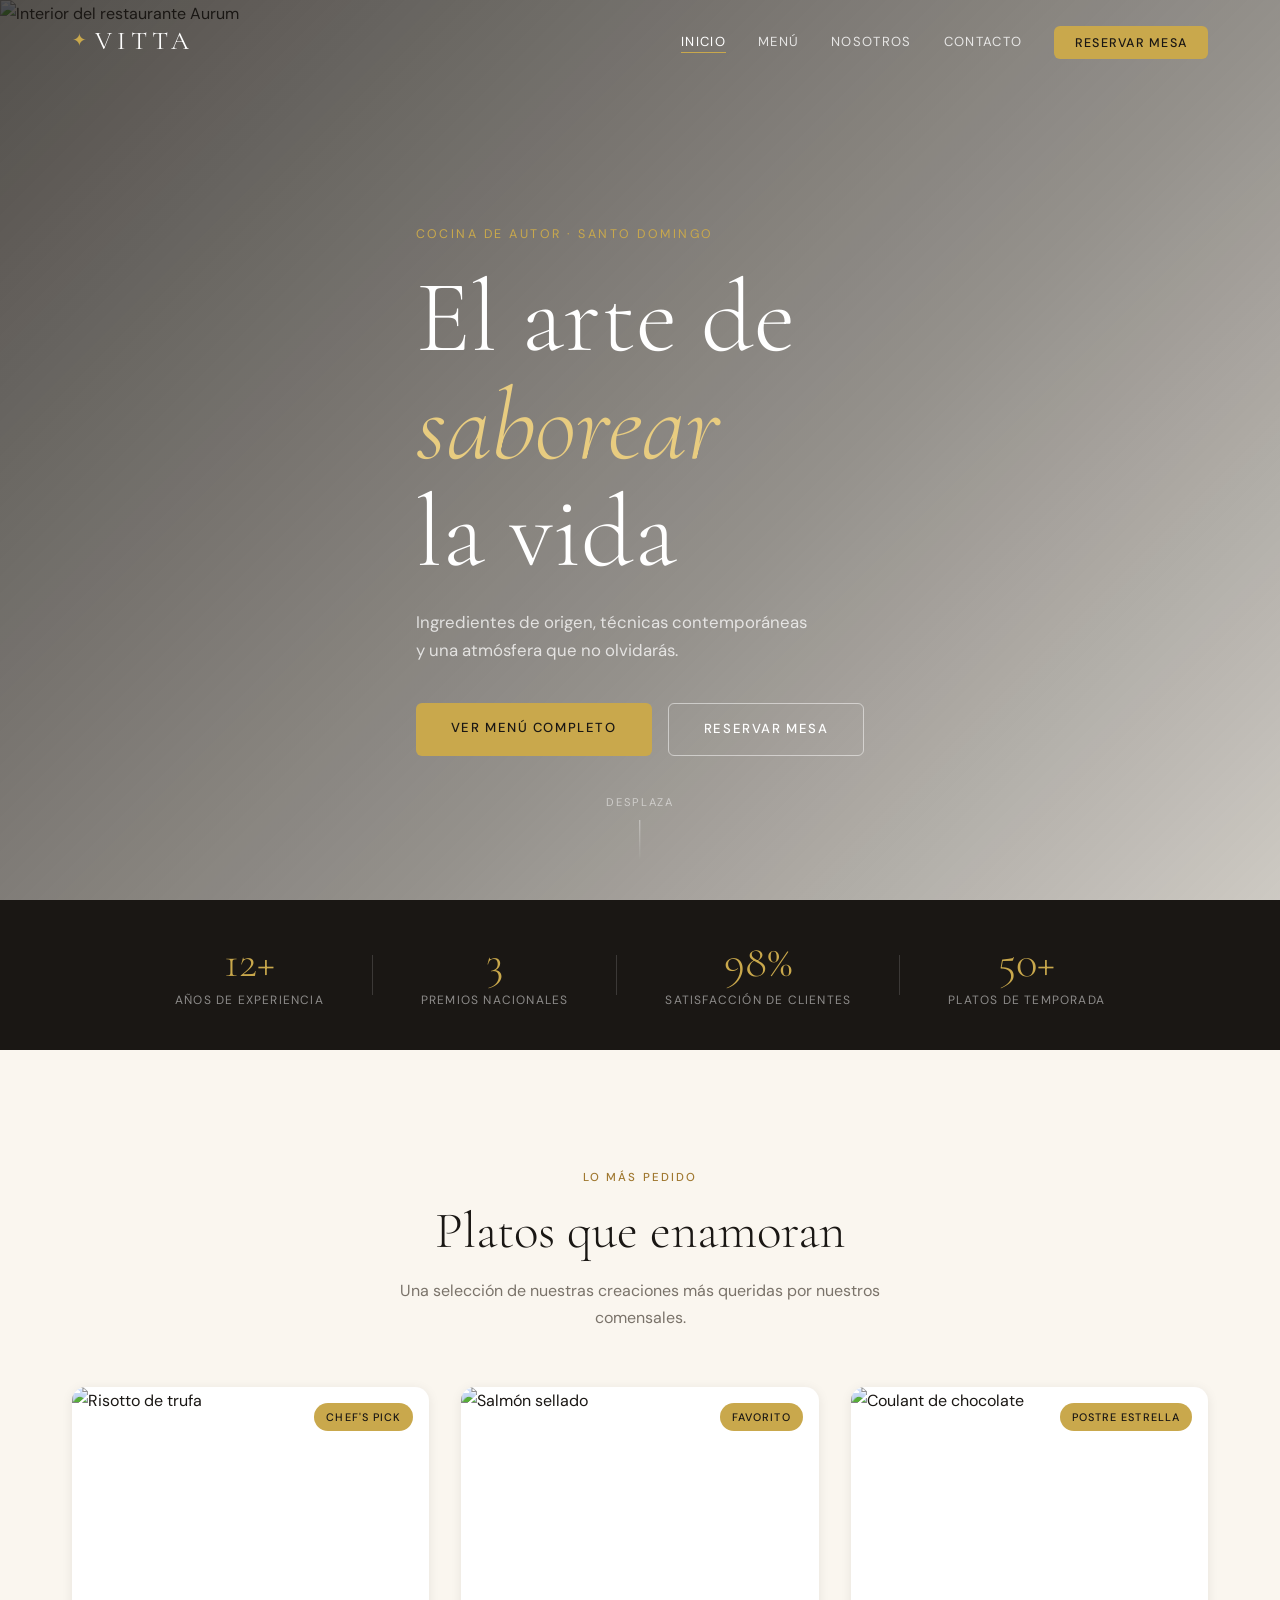
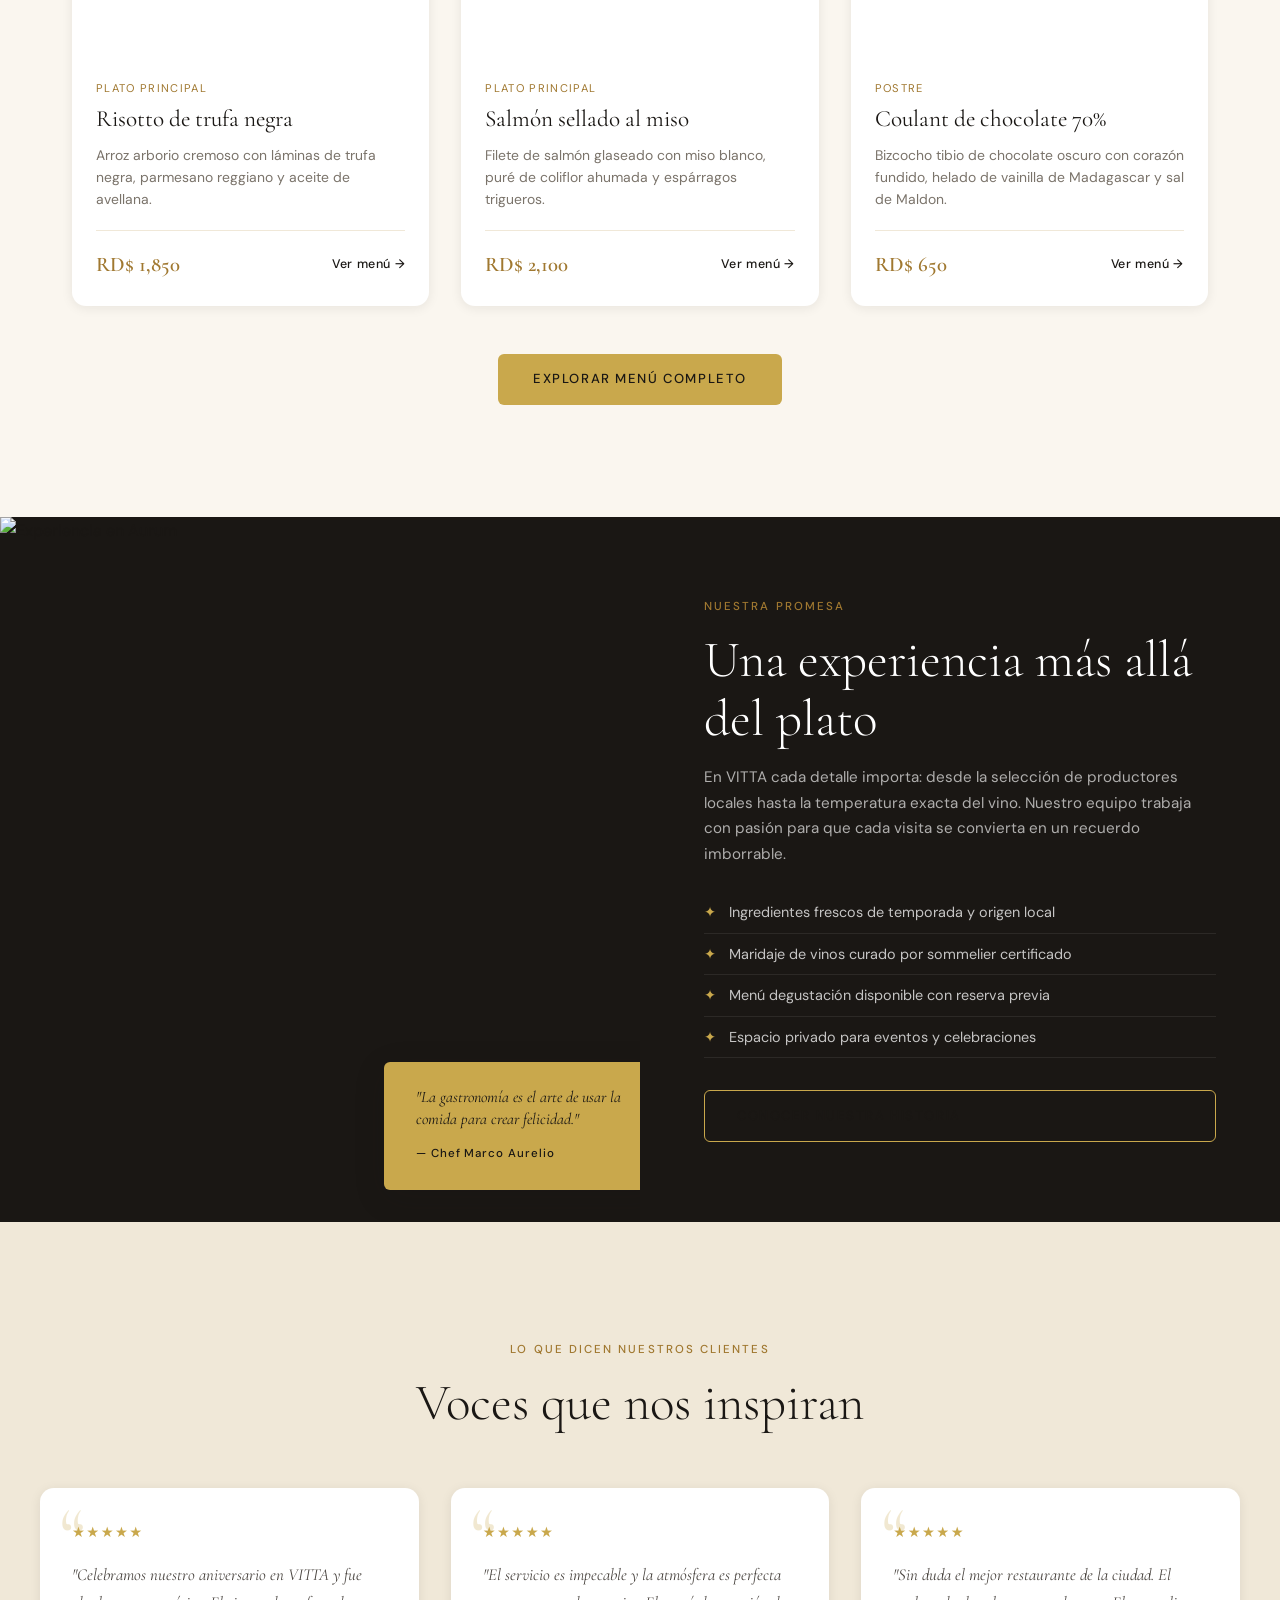
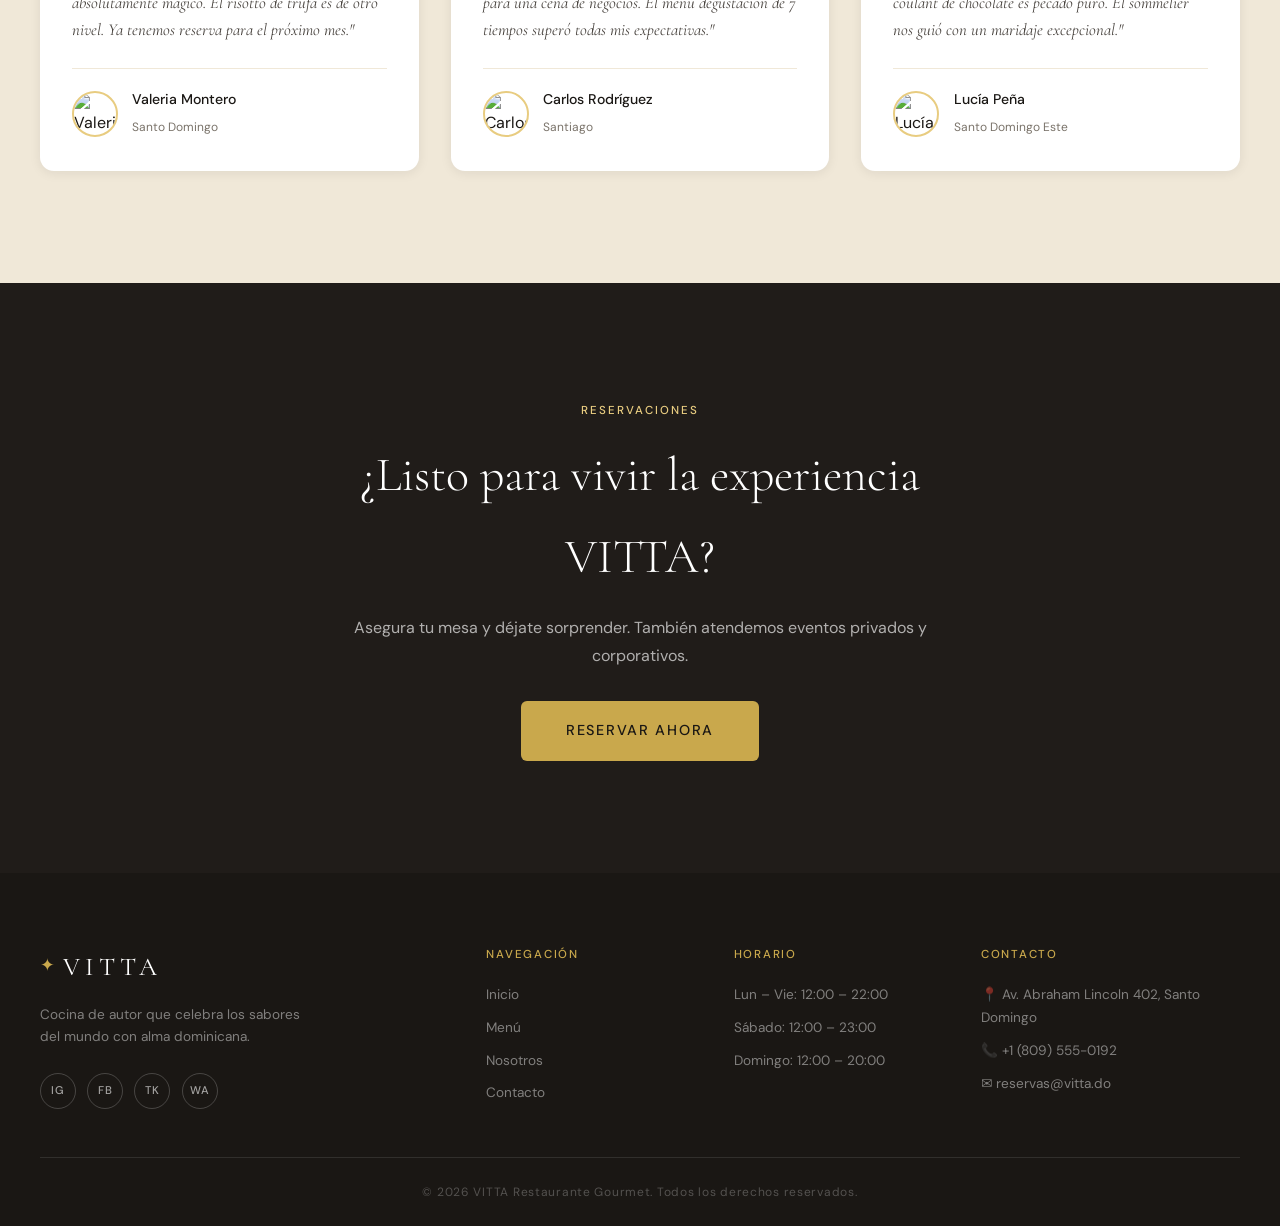
==== index.html @ 18cf12e7 "Add files via upload" ====
<!DOCTYPE html>
<html lang="es">
<head>
  <meta charset="UTF-8" />
  <meta name="viewport" content="width=device-width, initial-scale=1.0" />
  <title>VITTA — Restaurante Gourmet</title>
  <link rel="stylesheet" href="style.css" />
  <link rel="preconnect" href="https://fonts.googleapis.com" />
  <link rel="preconnect" href="https://fonts.gstatic.com" crossorigin />
  <link href="https://fonts.googleapis.com/css2?family=Cormorant+Garamond:ital,wght@0,300;0,400;0,600;1,300;1,400&family=DM+Sans:wght@300;400;500&display=swap" rel="stylesheet" />
</head>
<body>

  <nav class="navbar" id="navbar">
    <div class="nav-container">
      <a href="index.html" class="nav-logo">
        <span class="logo-icon">✦</span>
        <span class="logo-text">VITTA</span>
      </a>
      <ul class="nav-links" id="navLinks">
        <li><a href="index.html" class="nav-link active">Inicio</a></li>
        <li><a href="menu.html" class="nav-link">Menú</a></li>
        <li><a href="nosotros.html" class="nav-link">Nosotros</a></li>
        <li><a href="contacto.html" class="nav-link">Contacto</a></li>
        <li><a href="contacto.html" class="nav-cta">Reservar mesa</a></li>
      </ul>
      <button class="hamburger" id="hamburger" aria-label="Abrir menú">
        <span></span><span></span><span></span>
      </button>
    </div>
  </nav>

  <section class="hero" id="hero">
    <div class="hero-bg">
      <img src="Imagenes/descarga.jpg" alt="Interior del restaurante Aurum" class="hero-img" />
      <div class="hero-overlay"></div>
    </div>
    <div class="hero-content">
      <p class="hero-eyebrow reveal">Cocina de autor · Santo Domingo</p>
      <h1 class="hero-title reveal">
        El arte de<br /><em>saborear</em><br />la vida
      </h1>
      <p class="hero-subtitle reveal">Ingredientes de origen, técnicas contemporáneas<br />y una atmósfera que no olvidarás.</p>
      <div class="hero-actions reveal">
        <a href="menu.html" class="btn-primary">Ver menú completo</a>
        <a href="contacto.html" class="btn-ghost">Reservar mesa</a>
      </div>
    </div>
    <div class="hero-scroll-hint">
      <span>Desplaza</span>
      <div class="scroll-line"></div>
    </div>
  </section>

  <section class="stats-bar">
    <div class="stat reveal">
      <strong>12+</strong>
      <span>años de experiencia</span>
    </div>
    <div class="stat-divider"></div>
    <div class="stat reveal">
      <strong>3</strong>
      <span>premios nacionales</span>
    </div>
    <div class="stat-divider"></div>
    <div class="stat reveal">
      <strong>98%</strong>
      <span>satisfacción de clientes</span>
    </div>
    <div class="stat-divider"></div>
    <div class="stat reveal">
      <strong>50+</strong>
      <span>platos de temporada</span>
    </div>
  </section>

  <section class="featured" id="featured">
    <div class="section-header reveal">
      <span class="section-label">Lo más pedido</span>
      <h2 class="section-title">Platos que enamoran</h2>
      <p class="section-desc">Una selección de nuestras creaciones más queridas por nuestros comensales.</p>
    </div>
    <div class="featured-grid">

      <article class="dish-card reveal">
        <div class="dish-img-wrap">
          <img src="Imagenes/Mushroom risotto with black truffle.jpg" alt="Risotto de trufa" class="dish-img" />
          <span class="dish-badge">Chef's pick</span>
        </div>
        <div class="dish-info">
          <span class="dish-category">Plato principal</span>
          <h3 class="dish-name">Risotto de trufa negra</h3>
          <p class="dish-desc">Arroz arborio cremoso con láminas de trufa negra, parmesano reggiano y aceite de avellana.</p>
          <div class="dish-footer">
            <span class="dish-price">RD$ 1,850</span>
            <a href="menu.html" class="dish-link">Ver menú →</a>
          </div>
        </div>
      </article>

      <article class="dish-card reveal">
        <div class="dish-img-wrap">
          <img src="Imagenes/Salmon.jpg" alt="Salmón sellado" class="dish-img" />
          <span class="dish-badge">Favorito</span>
        </div>
        <div class="dish-info">
          <span class="dish-category">Plato principal</span>
          <h3 class="dish-name">Salmón sellado al miso</h3>
          <p class="dish-desc">Filete de salmón glaseado con miso blanco, puré de coliflor ahumada y espárragos trigueros.</p>
          <div class="dish-footer">
            <span class="dish-price">RD$ 2,100</span>
            <a href="menu.html" class="dish-link">Ver menú →</a>
          </div>
        </div>
      </article>

      <article class="dish-card reveal">
        <div class="dish-img-wrap">
          <img src="Imagenes/descarga1.jpg" alt="Coulant de chocolate" class="dish-img" />
          <span class="dish-badge">Postre estrella</span>
        </div>
        <div class="dish-info">
          <span class="dish-category">Postre</span>
          <h3 class="dish-name">Coulant de chocolate 70%</h3>
          <p class="dish-desc">Bizcocho tibio de chocolate oscuro con corazón fundido, helado de vainilla de Madagascar y sal de Maldon.</p>
          <div class="dish-footer">
            <span class="dish-price">RD$ 650</span>
            <a href="menu.html" class="dish-link">Ver menú →</a>
          </div>
        </div>
      </article>

    </div>
    <div class="featured-cta reveal">
      <a href="menu.html" class="btn-primary">Explorar menú completo</a>
    </div>
  </section>

  <section class="experience">
    <div class="experience-img-col reveal">
      <img src="Imagenes/descarga2.jpg" alt="Experiencia en Aurum" />
      <div class="exp-accent-box">
        <p class="exp-accent-text">"La gastronomía es el arte de usar la comida para crear felicidad."</p>
        <span class="exp-accent-author">— Chef Marco Aurelio</span>
      </div>
    </div>
    <div class="experience-text-col reveal">
      <span class="section-label">Nuestra promesa</span>
      <h2 class="section-title">Una experiencia más allá del plato</h2>
      <p>En VITTA cada detalle importa: desde la selección de productores locales hasta la temperatura exacta del vino. Nuestro equipo trabaja con pasión para que cada visita se convierta en un recuerdo imborrable.</p>
      <ul class="exp-list">
        <li><span class="exp-icon">✦</span> Ingredientes frescos de temporada y origen local</li>
        <li><span class="exp-icon">✦</span> Maridaje de vinos curado por sommelier certificado</li>
        <li><span class="exp-icon">✦</span> Menú degustación disponible con reserva previa</li>
        <li><span class="exp-icon">✦</span> Espacio privado para eventos y celebraciones</li>
      </ul>
      <a href="nosotros.html" class="btn-outline">Conocer nuestra historia</a>
    </div>
  </section>

  <section class="testimonials" id="testimonials">
    <div class="section-header reveal">
      <span class="section-label">Lo que dicen nuestros clientes</span>
      <h2 class="section-title">Voces que nos inspiran</h2>
    </div>
    <div class="testimonials-grid">

      <blockquote class="testimonial-card reveal">
        <div class="stars">★★★★★</div>
        <p>"Celebramos nuestro aniversario en VITTA y fue absolutamente mágico. El risotto de trufa es de otro nivel. Ya tenemos reserva para el próximo mes."</p>
        <footer>
          <img src="Imagenes/testimonio1.jpg" alt="Valeria M." />
          <div>
            <strong>Valeria Montero</strong>
            <span>Santo Domingo</span>
          </div>
        </footer>
      </blockquote>

      <blockquote class="testimonial-card reveal">
        <div class="stars">★★★★★</div>
        <p>"El servicio es impecable y la atmósfera es perfecta para una cena de negocios. El menú degustación de 7 tiempos superó todas mis expectativas."</p>
        <footer>
          <img src="Imagenes/testimonio2.jpg" alt="Carlos R." />
          <div>
            <strong>Carlos Rodríguez</strong>
            <span>Santiago</span>
          </div>
        </footer>
      </blockquote>

      <blockquote class="testimonial-card reveal">
        <div class="stars">★★★★★</div>
        <p>"Sin duda el mejor restaurante de la ciudad. El coulant de chocolate es pecado puro. El sommelier nos guió con un maridaje excepcional."</p>
        <footer>
          <img src="Imagenes/testimonio3.jpg" alt="Lucía P." />
          <div>
            <strong>Lucía Peña</strong>
            <span>Santo Domingo Este</span>
          </div>
        </footer>
      </blockquote>

    </div>
  </section>

  <section class="cta-section reveal">
    <div class="cta-inner">
      <span class="section-label">Reservaciones</span>
      <h2>¿Listo para vivir la experiencia VITTA?</h2>
      <p>Asegura tu mesa y déjate sorprender. También atendemos eventos privados y corporativos.</p>
      <a href="contacto.html" class="btn-primary btn-large">Reservar ahora</a>
    </div>
  </section>

  <footer class="footer">
    <div class="footer-grid">
      <div class="footer-brand">
        <a href="index.html" class="nav-logo">
          <span class="logo-icon">✦</span>
          <span class="logo-text">VITTA</span>
        </a>
        <p>Cocina de autor que celebra los sabores del mundo con alma dominicana.</p>
        <div class="social-links">
          <a href="#" aria-label="Instagram" class="social-link">IG</a>
          <a href="#" aria-label="Facebook" class="social-link">FB</a>
          <a href="#" aria-label="TikTok" class="social-link">TK</a>
          <a href="#" aria-label="WhatsApp" class="social-link">WA</a>
        </div>
      </div>
      <div class="footer-col">
        <h4>Navegación</h4>
        <ul>
          <li><a href="index.html">Inicio</a></li>
          <li><a href="menu.html">Menú</a></li>
          <li><a href="nosotros.html">Nosotros</a></li>
          <li><a href="contacto.html">Contacto</a></li>
        </ul>
      </div>
      <div class="footer-col">
        <h4>Horario</h4>
        <ul>
          <li>Lun – Vie: 12:00 – 22:00</li>
          <li>Sábado: 12:00 – 23:00</li>
          <li>Domingo: 12:00 – 20:00</li>
        </ul>
      </div>
      <div class="footer-col">
        <h4>Contacto</h4>
        <ul>
          <li>📍 Av. Abraham Lincoln 402, Santo Domingo</li>
          <li>📞 +1 (809) 555-0192</li>
          <li>✉️ reservas@vitta.do</li>
        </ul>
      </div>
    </div>
    <div class="footer-bottom">
      <p>© 2026 VITTA Restaurante Gourmet. Todos los derechos reservados.</p>
    </div>
  </footer>

  <script src="script.js"></script>
</body>
</html>
---- style.css ----
:root {
  --gold:         #c9a84c;
  --gold-light:   #e8cc80;
  --gold-dark:    #a07830;
  --cream:        #faf6ef;
  --cream-dark:   #f0e8d8;
  --charcoal:     #1a1714;
  --charcoal-mid: #2e2a24;
  --charcoal-soft:#4a4540;
  --terracotta:   #b55a38;
  --white:        #ffffff;
  --text-light:   #7a736a;

  --font-display: 'Cormorant Garamond', Georgia, serif;
  --font-body:    'DM Sans', system-ui, sans-serif;

  --radius-sm:  6px;
  --radius-md:  14px;
  --radius-lg:  24px;
  --shadow-sm:  0 2px 12px rgba(26,23,20,.08);
  --shadow-md:  0 8px 32px rgba(26,23,20,.14);
  --shadow-lg:  0 20px 60px rgba(26,23,20,.20);

  --transition: .35s cubic-bezier(.25,.8,.25,1);
  --max-w:      1200px;
}

*, *::before, *::after { box-sizing: border-box; margin: 0; padding: 0; }

html { scroll-behavior: smooth; font-size: 16px; }

body {
  font-family: var(--font-body);
  background: var(--cream);
  color: var(--charcoal);
  line-height: 1.7;
  overflow-x: hidden;
}

img { display: block; max-width: 100%; height: auto; }
a  { text-decoration: none; color: inherit; }
ul { list-style: none; }

.hidden { display: none !important; }

.section-label {
  display: inline-block;
  font-family: var(--font-body);
  font-size: .72rem;
  font-weight: 500;
  letter-spacing: .18em;
  text-transform: uppercase;
  color: var(--gold-dark);
  margin-bottom: .9rem;
}

.section-title {
  font-family: var(--font-display);
  font-size: clamp(2rem, 4vw, 3.2rem);
  font-weight: 300;
  line-height: 1.15;
  color: var(--charcoal);
  margin-bottom: 1rem;
}

.section-desc {
  font-size: 1rem;
  color: var(--text-light);
  max-width: 520px;
  margin: 0 auto;
}

.section-header {
  text-align: center;
  margin-bottom: 3.5rem;
}

.btn-primary {
  display: inline-block;
  background: var(--gold);
  color: var(--charcoal);
  font-family: var(--font-body);
  font-size: .82rem;
  font-weight: 500;
  letter-spacing: .12em;
  text-transform: uppercase;
  padding: .9rem 2.2rem;
  border-radius: var(--radius-sm);
  border: none;
  cursor: pointer;
  transition: background var(--transition), transform var(--transition), box-shadow var(--transition);
}
.btn-primary:hover {
  background: var(--gold-light);
  transform: translateY(-2px);
  box-shadow: 0 8px 24px rgba(201,168,76,.35);
}

.btn-ghost {
  display: inline-block;
  background: transparent;
  color: var(--white);
  font-size: .82rem;
  font-weight: 500;
  letter-spacing: .12em;
  text-transform: uppercase;
  padding: .9rem 2.2rem;
  border-radius: var(--radius-sm);
  border: 1px solid rgba(255,255,255,.5);
  cursor: pointer;
  transition: background var(--transition), border-color var(--transition);
}
.btn-ghost:hover {
  background: rgba(255,255,255,.1);
  border-color: var(--white);
}

.btn-outline {
  display: inline-block;
  background: transparent;
  color: var(--charcoal);
  font-size: .82rem;
  font-weight: 500;
  letter-spacing: .12em;
  text-transform: uppercase;
  padding: .85rem 2rem;
  border-radius: var(--radius-sm);
  border: 1.5px solid var(--gold);
  cursor: pointer;
  transition: background var(--transition), color var(--transition);
}
.btn-outline:hover {
  background: var(--gold);
  color: var(--charcoal);
}

.btn-large { padding: 1.1rem 2.8rem; font-size: .9rem; }
.btn-full  { width: 100%; text-align: center; }

.navbar {
  position: fixed;
  top: 0; left: 0; right: 0;
  z-index: 1000;
  padding: 1.2rem 0;
  transition: background var(--transition), padding var(--transition), box-shadow var(--transition);
}

.navbar.scrolled {
  background: rgba(26,23,20,.96);
  backdrop-filter: blur(12px);
  -webkit-backdrop-filter: blur(12px);
  padding: .7rem 0;
  box-shadow: 0 2px 24px rgba(0,0,0,.3);
}

.nav-container {
  max-width: var(--max-w);
  margin: 0 auto;
  padding: 0 2rem;
  display: flex;
  align-items: center;
  justify-content: space-between;
}

.nav-logo {
  display: flex;
  align-items: center;
  gap: .5rem;
  color: var(--white);
  transition: opacity var(--transition);
}
.nav-logo:hover { opacity: .8; }

.logo-icon {
  color: var(--gold);
  font-size: 1.1rem;
}
.logo-text {
  font-family: var(--font-display);
  font-size: 1.6rem;
  font-weight: 400;
  letter-spacing: .2em;
}

.nav-links {
  display: flex;
  align-items: center;
  gap: 2rem;
}

.nav-link {
  font-size: .82rem;
  font-weight: 400;
  letter-spacing: .1em;
  text-transform: uppercase;
  color: rgba(255,255,255,.8);
  position: relative;
  transition: color var(--transition);
}
.nav-link::after {
  content: '';
  position: absolute;
  bottom: -3px; left: 0;
  width: 0; height: 1px;
  background: var(--gold);
  transition: width var(--transition);
}
.nav-link:hover, .nav-link.active {
  color: var(--white);
}
.nav-link:hover::after, .nav-link.active::after {
  width: 100%;
}

.nav-cta {
  font-size: .78rem;
  font-weight: 500;
  letter-spacing: .1em;
  text-transform: uppercase;
  color: var(--charcoal);
  background: var(--gold);
  padding: .55rem 1.3rem;
  border-radius: var(--radius-sm);
  transition: background var(--transition), transform var(--transition);
}
.nav-cta:hover {
  background: var(--gold-light);
  transform: translateY(-1px);
}

.hamburger {
  display: none;
  flex-direction: column;
  gap: 5px;
  background: none;
  border: none;
  cursor: pointer;
  padding: 4px;
}
.hamburger span {
  display: block;
  width: 26px; height: 2px;
  background: var(--white);
  transition: transform var(--transition), opacity var(--transition);
  transform-origin: center;
}
.hamburger.open span:nth-child(1) { transform: translateY(7px) rotate(45deg); }
.hamburger.open span:nth-child(2) { opacity: 0; transform: scaleX(0); }
.hamburger.open span:nth-child(3) { transform: translateY(-7px) rotate(-45deg); }

.hero {
  position: relative;
  height: 100vh;
  min-height: 620px;
  display: flex;
  align-items: center;
  overflow: hidden;
}

.hero-bg {
  position: absolute;
  inset: 0;
  z-index: 0;
}
.hero-img {
  width: 100%; height: 100%;
  object-fit: cover;
  object-position: center;
  transform: scale(1.05);
  animation: heroZoom 10s ease-out forwards;
}
@keyframes heroZoom {
  to { transform: scale(1); }
}

.hero-overlay {
  position: absolute;
  inset: 0;
  background: linear-gradient(
    135deg,
    rgba(26,23,20,.75) 0%,
    rgba(26,23,20,.45) 60%,
    rgba(26,23,20,.2) 100%
  );
}

.hero-content {
  position: relative;
  z-index: 1;
  max-width: var(--max-w);
  margin: 0 auto;
  padding: 0 2rem;
  padding-top: 5rem;
}

.hero-eyebrow {
  font-size: .78rem;
  letter-spacing: .2em;
  text-transform: uppercase;
  color: var(--gold);
  margin-bottom: 1.2rem;
}

.hero-title {
  font-family: var(--font-display);
  font-size: clamp(3.5rem, 8vw, 7rem);
  font-weight: 300;
  line-height: 1.05;
  color: var(--white);
  margin-bottom: 1.4rem;
}
.hero-title em {
  font-style: italic;
  color: var(--gold-light);
}

.hero-subtitle {
  font-size: 1.05rem;
  color: rgba(255,255,255,.75);
  max-width: 480px;
  margin-bottom: 2.4rem;
  line-height: 1.65;
}

.hero-actions {
  display: flex;
  flex-wrap: wrap;
  gap: 1rem;
}

.hero-scroll-hint {
  position: absolute;
  bottom: 2.5rem;
  left: 50%;
  transform: translateX(-50%);
  display: flex;
  flex-direction: column;
  align-items: center;
  gap: .5rem;
  color: rgba(255,255,255,.5);
  font-size: .7rem;
  letter-spacing: .15em;
  text-transform: uppercase;
  z-index: 1;
}
.scroll-line {
  width: 1px; height: 40px;
  background: linear-gradient(to bottom, rgba(255,255,255,.5), transparent);
  animation: scrollPulse 2s ease-in-out infinite;
}
@keyframes scrollPulse {
  0%, 100% { opacity: .3; transform: scaleY(.8); }
  50%       { opacity: 1;  transform: scaleY(1); }
}

.stats-bar {
  background: var(--charcoal);
  display: flex;
  justify-content: center;
  align-items: center;
  flex-wrap: wrap;
  gap: 0;
  padding: 2.5rem 2rem;
}

.stat {
  display: flex;
  flex-direction: column;
  align-items: center;
  padding: 0 3rem;
  text-align: center;
}
.stat strong {
  font-family: var(--font-display);
  font-size: 2.8rem;
  font-weight: 300;
  color: var(--gold);
  line-height: 1;
}
.stat span {
  font-size: .75rem;
  letter-spacing: .1em;
  text-transform: uppercase;
  color: rgba(255,255,255,.5);
  margin-top: .3rem;
}

.stat-divider {
  width: 1px; height: 40px;
  background: rgba(255,255,255,.15);
}

.featured {
  padding: 7rem 2rem;
  max-width: var(--max-w);
  margin: 0 auto;
}

.featured-grid {
  display: grid;
  grid-template-columns: repeat(3, 1fr);
  gap: 2rem;
  margin-bottom: 3rem;
}

.dish-card {
  background: var(--white);
  border-radius: var(--radius-md);
  overflow: hidden;
  box-shadow: var(--shadow-sm);
  transition: transform var(--transition), box-shadow var(--transition);
}
.dish-card:hover {
  transform: translateY(-6px);
  box-shadow: var(--shadow-lg);
}

.dish-img-wrap {
  position: relative;
  aspect-ratio: 4/3;
  overflow: hidden;
}
.dish-img {
  width: 100%; height: 100%;
  object-fit: cover;
  transition: transform .6s ease;
}
.dish-card:hover .dish-img { transform: scale(1.06); }

.dish-badge {
  position: absolute;
  top: 1rem; right: 1rem;
  background: var(--gold);
  color: var(--charcoal);
  font-size: .68rem;
  font-weight: 500;
  letter-spacing: .1em;
  text-transform: uppercase;
  padding: .3rem .75rem;
  border-radius: 20px;
}

.dish-info { padding: 1.5rem; }

.dish-category {
  font-size: .7rem;
  letter-spacing: .12em;
  text-transform: uppercase;
  color: var(--gold-dark);
  margin-bottom: .5rem;
  display: block;
}

.dish-name {
  font-family: var(--font-display);
  font-size: 1.45rem;
  font-weight: 400;
  margin-bottom: .6rem;
  line-height: 1.2;
}

.dish-desc {
  font-size: .87rem;
  color: var(--text-light);
  line-height: 1.6;
  margin-bottom: 1.2rem;
}

.dish-footer {
  display: flex;
  justify-content: space-between;
  align-items: center;
  border-top: 1px solid var(--cream-dark);
  padding-top: 1rem;
}

.dish-price {
  font-family: var(--font-display);
  font-size: 1.3rem;
  font-weight: 600;
  color: var(--gold-dark);
}

.dish-link {
  font-size: .78rem;
  font-weight: 500;
  color: var(--charcoal);
  letter-spacing: .05em;
  transition: color var(--transition), gap var(--transition);
}
.dish-link:hover { color: var(--gold-dark); }

.featured-cta { text-align: center; }

.experience {
  background: var(--charcoal);
  display: grid;
  grid-template-columns: 1fr 1fr;
  min-height: 600px;
}

.experience-img-col {
  position: relative;
  overflow: hidden;
}
.experience-img-col img {
  width: 100%; height: 100%;
  object-fit: cover;
  transition: transform .8s ease;
}
.experience-img-col:hover img { transform: scale(1.03); }

.exp-accent-box {
  position: absolute;
  bottom: 2rem; right: -1.5rem;
  background: var(--gold);
  color: var(--charcoal);
  padding: 1.5rem 2rem;
  max-width: 280px;
  border-radius: var(--radius-sm);
  box-shadow: var(--shadow-md);
}
.exp-accent-text {
  font-family: var(--font-display);
  font-size: 1rem;
  font-style: italic;
  line-height: 1.4;
  margin-bottom: .5rem;
}
.exp-accent-author {
  font-size: .72rem;
  font-weight: 500;
  letter-spacing: .08em;
}

.experience-text-col {
  padding: 5rem 4rem;
  display: flex;
  flex-direction: column;
  justify-content: center;
  gap: 0;
}
.experience-text-col .section-title { color: var(--white); }
.experience-text-col p {
  color: rgba(255,255,255,.65);
  margin-bottom: 1.5rem;
  font-size: .95rem;
}

.exp-list {
  list-style: none;
  margin-bottom: 2rem;
}
.exp-list li {
  display: flex;
  align-items: flex-start;
  gap: .8rem;
  color: rgba(255,255,255,.75);
  font-size: .9rem;
  padding: .5rem 0;
  border-bottom: 1px solid rgba(255,255,255,.08);
}
.exp-icon { color: var(--gold); flex-shrink: 0; }

.testimonials {
  padding: 7rem 2rem;
  background: var(--cream-dark);
  max-width: 100%;
}
.testimonials .section-header { max-width: var(--max-w); margin: 0 auto 3.5rem; }

.testimonials-grid {
  max-width: var(--max-w);
  margin: 0 auto;
  display: grid;
  grid-template-columns: repeat(3, 1fr);
  gap: 2rem;
}

.testimonial-card {
  background: var(--white);
  padding: 2rem;
  border-radius: var(--radius-md);
  box-shadow: var(--shadow-sm);
  position: relative;
  transition: transform var(--transition), box-shadow var(--transition);
}
.testimonial-card:hover {
  transform: translateY(-4px);
  box-shadow: var(--shadow-md);
}
.testimonial-card::before {
  content: '\201C';
  font-family: var(--font-display);
  font-size: 5rem;
  color: var(--gold);
  opacity: .25;
  position: absolute;
  top: .5rem; left: 1.2rem;
  line-height: 1;
}

.stars {
  color: var(--gold);
  font-size: .9rem;
  letter-spacing: .1em;
  margin-bottom: 1rem;
}

.testimonial-card p {
  font-family: var(--font-display);
  font-size: 1.05rem;
  font-style: italic;
  line-height: 1.65;
  color: var(--charcoal-soft);
  margin-bottom: 1.5rem;
}

.testimonial-card footer {
  display: flex;
  align-items: center;
  gap: .9rem;
  border-top: 1px solid var(--cream-dark);
  padding-top: 1.2rem;
}
.testimonial-card footer img {
  width: 46px; height: 46px;
  border-radius: 50%;
  object-fit: cover;
  border: 2px solid var(--gold-light);
}
.testimonial-card footer strong {
  display: block;
  font-size: .88rem;
  font-weight: 500;
}
.testimonial-card footer span {
  font-size: .75rem;
  color: var(--text-light);
}

.cta-section {
  background: var(--charcoal-mid);
  background-image: url('https://images.unsplash.com/photo-1559329007-40df8a9345d8?w=1400&q=60');
  background-size: cover;
  background-position: center;
  background-blend-mode: multiply;
  padding: 7rem 2rem;
  text-align: center;
  position: relative;
}
.cta-section::before {
  content: '';
  position: absolute;
  inset: 0;
  background: rgba(26,23,20,.7);
}
.cta-inner {
  position: relative;
  z-index: 1;
  max-width: 640px;
  margin: 0 auto;
}
.cta-section .section-label { color: var(--gold-light); }
.cta-section h2 {
  font-family: var(--font-display);
  font-size: clamp(2rem, 4vw, 3rem);
  font-weight: 300;
  color: var(--white);
  margin-bottom: 1rem;
}
.cta-section p {
  color: rgba(255,255,255,.65);
  margin-bottom: 2rem;
}

.page-hero {
  position: relative;
  height: 55vh;
  min-height: 420px;
  display: flex;
  align-items: flex-end;
  overflow: hidden;
}
.page-hero--short {
  height: 45vh;
  min-height: 340px;
}

.page-hero-bg {
  position: absolute;
  inset: 0;
}
.page-hero-bg img {
  width: 100%; height: 100%;
  object-fit: cover;
}

.page-hero-content {
  position: relative;
  z-index: 1;
  width: 100%;
  max-width: var(--max-w);
  margin: 0 auto;
  padding: 0 2rem 3.5rem;
}
.page-hero-title {
  font-family: var(--font-display);
  font-size: clamp(2.8rem, 6vw, 5rem);
  font-weight: 300;
  color: var(--white);
  margin-bottom: .6rem;
  line-height: 1.1;
}
.page-hero-sub {
  color: rgba(255,255,255,.7);
  font-size: 1rem;
}

.menu-section {
  max-width: var(--max-w);
  margin: 0 auto;
  padding: 4rem 2rem 6rem;
}

.menu-filter {
  display: flex;
  flex-wrap: wrap;
  justify-content: center;
  gap: .6rem;
  margin-bottom: 3rem;
}

.filter-btn {
  background: none;
  border: 1.5px solid var(--cream-dark);
  border-radius: 30px;
  padding: .55rem 1.4rem;
  font-family: var(--font-body);
  font-size: .8rem;
  font-weight: 400;
  letter-spacing: .08em;
  text-transform: uppercase;
  color: var(--text-light);
  cursor: pointer;
  transition: background var(--transition), border-color var(--transition), color var(--transition);
}
.filter-btn:hover, .filter-btn.active {
  background: var(--gold);
  border-color: var(--gold);
  color: var(--charcoal);
}

.menu-loading {
  text-align: center;
  padding: 5rem 0;
  color: var(--text-light);
}
.loading-spinner {
  width: 42px; height: 42px;
  border: 3px solid var(--cream-dark);
  border-top-color: var(--gold);
  border-radius: 50%;
  margin: 0 auto 1.2rem;
  animation: spin .85s linear infinite;
}
@keyframes spin { to { transform: rotate(360deg); } }

.menu-error {
  text-align: center;
  padding: 4rem 2rem;
}
.error-icon { font-size: 2.5rem; margin-bottom: 1rem; }
.menu-error h3 {
  font-family: var(--font-display);
  font-size: 1.6rem;
  margin-bottom: .5rem;
}
.menu-error p { color: var(--text-light); margin-bottom: 1.5rem; }

.menu-grid {
  display: grid;
  grid-template-columns: repeat(auto-fill, minmax(280px, 1fr));
  gap: 2rem;
}

.meal-card {
  background: var(--white);
  border-radius: var(--radius-md);
  overflow: hidden;
  box-shadow: var(--shadow-sm);
  transition: transform var(--transition), box-shadow var(--transition);
  display: flex;
  flex-direction: column;
}
.meal-card:hover {
  transform: translateY(-5px);
  box-shadow: var(--shadow-lg);
}
.meal-card-img-wrap {
  position: relative;
  aspect-ratio: 4/3;
  overflow: hidden;
}
.meal-card-img-wrap img {
  width: 100%; height: 100%;
  object-fit: cover;
  transition: transform .6s ease;
}
.meal-card:hover .meal-card-img-wrap img { transform: scale(1.06); }

.meal-card-category {
  position: absolute;
  top: .8rem; left: .8rem;
  background: rgba(26,23,20,.75);
  color: var(--gold-light);
  font-size: .65rem;
  font-weight: 500;
  letter-spacing: .12em;
  text-transform: uppercase;
  padding: .28rem .7rem;
  border-radius: 20px;
  backdrop-filter: blur(6px);
}

.meal-card-body {
  padding: 1.3rem;
  flex: 1;
  display: flex;
  flex-direction: column;
}
.meal-card-name {
  font-family: var(--font-display);
  font-size: 1.3rem;
  font-weight: 400;
  margin-bottom: .5rem;
  line-height: 1.25;
}
.meal-card-desc {
  font-size: .83rem;
  color: var(--text-light);
  line-height: 1.55;
  flex: 1;
  margin-bottom: 1rem;
  display: -webkit-box;
  -webkit-box-orient: vertical;
  overflow: hidden;
}
.meal-card-footer {
  display: flex;
  justify-content: space-between;
  align-items: center;
  border-top: 1px solid var(--cream-dark);
  padding-top: .9rem;
}
.meal-card-price {
  font-family: var(--font-display);
  font-size: 1.25rem;
  font-weight: 600;
  color: var(--gold-dark);
}
.meal-card-area {
  font-size: .7rem;
  letter-spacing: .08em;
  text-transform: uppercase;
  color: var(--text-light);
  background: var(--cream-dark);
  padding: .2rem .6rem;
  border-radius: 20px;
}

.chef-note {
  background: var(--charcoal);
  padding: 5rem 2rem;
  text-align: center;
}
.chef-note-inner {
  max-width: 640px;
  margin: 0 auto;
}
.chef-note h2 {
  font-family: var(--font-display);
  font-size: clamp(1.8rem,3vw,2.6rem);
  font-weight: 300;
  font-style: italic;
  color: var(--white);
  margin-bottom: 1rem;
}
.chef-note p {
  color: rgba(255,255,255,.6);
  margin-bottom: 2rem;
}

.about-section {
  max-width: var(--max-w);
  margin: 0 auto;
  padding: 6rem 2rem;
}

.about-story {
  display: grid;
  grid-template-columns: 1fr 1fr;
  gap: 5rem;
  align-items: center;
}

.about-story-img {
  border-radius: var(--radius-md);
  overflow: hidden;
  box-shadow: var(--shadow-lg);
}
.about-story-img img { width: 100%; height: 100%; object-fit: cover; }

.about-story-text .section-title { margin-bottom: 1.2rem; }
.about-story-text p {
  color: var(--charcoal-soft);
  margin-bottom: 1rem;
  font-size: .95rem;
}

.mvv-section {
  background: var(--cream-dark);
  padding: 6rem 2rem;
}
.mvv-section .section-header { max-width: var(--max-w); margin: 0 auto 3.5rem; }

.mvv-grid {
  max-width: var(--max-w);
  margin: 0 auto;
  display: grid;
  grid-template-columns: repeat(3, 1fr);
  gap: 2rem;
}

.mvv-card {
  background: var(--white);
  padding: 2.5rem;
  border-radius: var(--radius-md);
  box-shadow: var(--shadow-sm);
  transition: transform var(--transition), box-shadow var(--transition);
}
.mvv-card:hover {
  transform: translateY(-4px);
  box-shadow: var(--shadow-md);
}
.mvv-icon { font-size: 2rem; margin-bottom: 1rem; }
.mvv-card h3 {
  font-family: var(--font-display);
  font-size: 1.6rem;
  font-weight: 400;
  margin-bottom: .8rem;
}
.mvv-card p { font-size: .9rem; color: var(--charcoal-soft); }

.values-list {
  list-style: none;
}
.values-list li {
  font-size: .9rem;
  color: var(--charcoal-soft);
  padding: .35rem 0;
  border-bottom: 1px solid var(--cream-dark);
  display: flex;
  align-items: center;
  gap: .5rem;
}
.values-list li::before {
  content: '✦';
  color: var(--gold);
  font-size: .6rem;
}

.team-section {
  padding: 6rem 2rem;
  max-width: var(--max-w);
  margin: 0 auto;
}

.team-grid {
  display: grid;
  grid-template-columns: repeat(4, 1fr);
  gap: 2rem;
}

.team-card {
  text-align: center;
}
.team-img-wrap {
  width: 100%;
  aspect-ratio: 1;
  border-radius: var(--radius-md);
  overflow: hidden;
  margin-bottom: 1.2rem;
  box-shadow: var(--shadow-sm);
}
.team-img-wrap img {
  width: 100%; height: 100%;
  object-fit: cover;
  transition: transform .6s ease;
}
.team-card:hover .team-img-wrap img { transform: scale(1.06); }

.team-card h3 {
  font-family: var(--font-display);
  font-size: 1.25rem;
  font-weight: 400;
  margin-bottom: .2rem;
}
.team-role {
  font-size: .75rem;
  letter-spacing: .1em;
  text-transform: uppercase;
  color: var(--gold-dark);
  display: block;
  margin-bottom: .6rem;
}
.team-card p { font-size: .83rem; color: var(--text-light); }

.why-us {
  background: var(--charcoal);
  padding: 6rem 2rem;
}
.why-us .section-header .section-title { color: var(--white); }

.why-grid {
  max-width: var(--max-w);
  margin: 0 auto;
  display: grid;
  grid-template-columns: repeat(3, 1fr);
  gap: 2.5rem;
}

.why-card {
  padding: 2rem 0;
  border-top: 1px solid rgba(255,255,255,.1);
  transition: border-color var(--transition);
}
.why-card:hover { border-color: var(--gold); }

.why-number {
  font-family: var(--font-display);
  font-size: 3rem;
  font-weight: 300;
  color: var(--gold);
  opacity: .4;
  display: block;
  margin-bottom: .8rem;
  line-height: 1;
}
.why-card h3 {
  font-family: var(--font-display);
  font-size: 1.3rem;
  font-weight: 400;
  color: var(--white);
  margin-bottom: .6rem;
}
.why-card p { font-size: .87rem; color: rgba(255,255,255,.5); }

.gallery-section {
  padding: 6rem 2rem;
  max-width: var(--max-w);
  margin: 0 auto;
}

.gallery-grid {
  display: grid;
  grid-template-columns: repeat(3, 1fr);
  grid-template-rows: auto auto;
  gap: 1rem;
}
.gallery-item {
  overflow: hidden;
  border-radius: var(--radius-sm);
}
.gallery-item img {
  width: 100%; height: 100%;
  object-fit: cover;
  min-height: 220px;
  transition: transform .7s ease;
}
.gallery-item:hover img { transform: scale(1.06); }
.gallery-item.tall {
  grid-row: span 2;
}
.gallery-item.wide {
  grid-column: span 2;
}

.contact-section {
  max-width: var(--max-w);
  margin: 0 auto;
  padding: 5rem 2rem 6rem;
}

.contact-grid {
  display: grid;
  grid-template-columns: 1.3fr 1fr;
  gap: 4rem;
  align-items: start;
}

.contact-form-col .section-title { margin-bottom: .5rem; }
.contact-intro {
  color: var(--text-light);
  font-size: .92rem;
  margin-bottom: 2rem;
}

.form-group { margin-bottom: 1.4rem; }
.form-row {
  display: grid;
  grid-template-columns: 1fr 1fr;
  gap: 1rem;
}

.form-label {
  display: block;
  font-size: .78rem;
  font-weight: 500;
  letter-spacing: .06em;
  text-transform: uppercase;
  color: var(--charcoal-soft);
  margin-bottom: .5rem;
}

.form-input {
  width: 100%;
  padding: .85rem 1rem;
  border: 1.5px solid var(--cream-dark);
  border-radius: var(--radius-sm);
  background: var(--white);
  font-family: var(--font-body);
  font-size: .92rem;
  color: var(--charcoal);
  transition: border-color var(--transition), box-shadow var(--transition);
  appearance: none;
}
.form-input:focus {
  outline: none;
  border-color: var(--gold);
  box-shadow: 0 0 0 3px rgba(201,168,76,.15);
}
.form-input.error-field { border-color: var(--terracotta); }

.form-textarea {
  resize: vertical;
  min-height: 130px;
}

.form-error {
  display: block;
  font-size: .75rem;
  color: var(--terracotta);
  margin-top: .3rem;
  min-height: 1rem;
}

.form-note {
  font-size: .75rem;
  color: var(--text-light);
  margin-top: .8rem;
}

.form-success {
  text-align: center;
  padding: 3rem 1rem;
  background: #f0faf4;
  border-radius: var(--radius-md);
  margin-top: 1.5rem;
  border: 1px solid #b2e4c5;
}
.success-icon {
  display: inline-flex;
  align-items: center;
  justify-content: center;
  width: 56px; height: 56px;
  background: #4caf80;
  color: var(--white);
  border-radius: 50%;
  font-size: 1.4rem;
  margin-bottom: 1rem;
}
.form-success h3 {
  font-family: var(--font-display);
  font-size: 1.6rem;
  color: var(--charcoal);
  margin-bottom: .5rem;
}
.form-success p { color: var(--text-light); }

.contact-info-card,
.hours-card {
  background: var(--white);
  padding: 2rem;
  border-radius: var(--radius-md);
  box-shadow: var(--shadow-sm);
  margin-bottom: 1.5rem;
}
.contact-info-card h3,
.hours-card h3 {
  font-family: var(--font-display);
  font-size: 1.4rem;
  font-weight: 400;
  margin-bottom: 1.2rem;
  padding-bottom: .8rem;
  border-bottom: 1px solid var(--cream-dark);
}

.contact-info-list {
  display: flex;
  flex-direction: column;
  gap: 1.2rem;
}
.contact-info-list li {
  display: flex;
  align-items: flex-start;
  gap: 1rem;
}
.contact-info-icon { font-size: 1.2rem; flex-shrink: 0; margin-top: .1rem; }
.contact-info-list strong {
  display: block;
  font-size: .78rem;
  font-weight: 500;
  letter-spacing: .08em;
  text-transform: uppercase;
  color: var(--charcoal-soft);
  margin-bottom: .2rem;
}
.contact-info-list p { font-size: .9rem; color: var(--text-light); }

.hours-list {
  display: flex;
  flex-direction: column;
  gap: .6rem;
}
.hours-list li {
  display: flex;
  justify-content: space-between;
  font-size: .88rem;
  padding: .5rem 0;
  border-bottom: 1px solid var(--cream-dark);
}
.hours-list li span { color: var(--text-light); }
.hours-list li strong { font-weight: 500; }
.hours-note { border-bottom: none !important; }
.hours-note span {
  font-size: .78rem !important;
  font-style: italic;
  color: var(--text-light);
  width: 100%;
  text-align: center;
}

.map-section {
  padding: 4rem 2rem 6rem;
  max-width: var(--max-w);
  margin: 0 auto;
}
.map-container {
  border-radius: var(--radius-md);
  overflow: hidden;
  box-shadow: var(--shadow-md);
}
.map-container iframe { display: block; }

.footer {
  background: var(--charcoal);
  padding: 4.5rem 2rem 0;
}

.footer-grid {
  max-width: var(--max-w);
  margin: 0 auto;
  display: grid;
  grid-template-columns: 2fr 1fr 1fr 1.3fr;
  gap: 3rem;
  padding-bottom: 3rem;
  border-bottom: 1px solid rgba(255,255,255,.1);
}

.footer-brand .nav-logo { color: var(--white); margin-bottom: 1rem; }
.footer-brand p {
  font-size: .85rem;
  color: rgba(255,255,255,.45);
  line-height: 1.65;
  max-width: 280px;
  margin-bottom: 1.5rem;
}

.social-links {
  display: flex;
  gap: .7rem;
}
.social-link {
  display: inline-flex;
  align-items: center;
  justify-content: center;
  width: 36px; height: 36px;
  border: 1px solid rgba(255,255,255,.2);
  border-radius: 50%;
  font-size: .7rem;
  font-weight: 500;
  color: rgba(255,255,255,.6);
  letter-spacing: .05em;
  transition: background var(--transition), border-color var(--transition), color var(--transition);
}
.social-link:hover {
  background: var(--gold);
  border-color: var(--gold);
  color: var(--charcoal);
}

.footer-col h4 {
  font-family: var(--font-body);
  font-size: .72rem;
  font-weight: 500;
  letter-spacing: .15em;
  text-transform: uppercase;
  color: var(--gold);
  margin-bottom: 1.2rem;
}
.footer-col ul {
  display: flex;
  flex-direction: column;
  gap: .6rem;
}
.footer-col ul li,
.footer-col ul li a {
  font-size: .85rem;
  color: rgba(255,255,255,.45);
  transition: color var(--transition);
}
.footer-col ul li a:hover { color: var(--gold-light); }

.footer-bottom {
  max-width: var(--max-w);
  margin: 0 auto;
  padding: 1.5rem 0;
  text-align: center;
}
.footer-bottom p {
  font-size: .75rem;
  color: rgba(255,255,255,.25);
  letter-spacing: .06em;
}

.reveal {
  opacity: 0;
  transform: translateY(28px);
  transition: opacity .65s cubic-bezier(.25,.8,.25,1),
              transform .65s cubic-bezier(.25,.8,.25,1);
}
.reveal.visible {
  opacity: 1;
  transform: translateY(0);
}

.reveal.delay-1 { transition-delay: .1s; }
.reveal.delay-2 { transition-delay: .2s; }
.reveal.delay-3 { transition-delay: .3s; }
.reveal.delay-4 { transition-delay: .4s; }

@media (max-width: 1100px) {
  .experience { grid-template-columns: 1fr; }
  .experience-img-col { height: 420px; }
  .experience-text-col { padding: 3rem 2.5rem; }
  .exp-accent-box { right: 1.5rem; }
  .team-grid { grid-template-columns: repeat(2, 1fr); }
}

@media (max-width: 900px) {
  .featured-grid,
  .testimonials-grid,
  .mvv-grid { grid-template-columns: 1fr 1fr; }
  .why-grid { grid-template-columns: 1fr 1fr; }
  .footer-grid { grid-template-columns: 1fr 1fr; }
  .about-story { grid-template-columns: 1fr; gap: 2.5rem; }
  .contact-grid { grid-template-columns: 1fr; }
  .stats-bar { gap: 1rem; }
  .stat { padding: 0 1.5rem; }
}

@media (max-width: 768px) {
  
  .hamburger { display: flex; }
  .nav-links {
    position: fixed;
    top: 0; right: 0;
    width: 75%; max-width: 320px;
    height: 100vh;
    background: var(--charcoal);
    flex-direction: column;
    justify-content: center;
    align-items: flex-start;
    padding: 2rem;
    gap: 1.5rem;
    transform: translateX(100%);
    transition: transform var(--transition);
    z-index: 999;
  }
  .nav-links.open { transform: translateX(0); }
  .nav-link { font-size: 1rem; }
  .nav-cta { font-size: .82rem; }

  .hero-title { font-size: clamp(3rem, 10vw, 5rem); }
  .featured-grid,
  .testimonials-grid,
  .mvv-grid,
  .team-grid,
  .why-grid { grid-template-columns: 1fr; }

  .experience-text-col { padding: 2.5rem 1.5rem; }

  .footer-grid { grid-template-columns: 1fr; gap: 2rem; }

  .gallery-grid { grid-template-columns: 1fr 1fr; }
  .gallery-item.tall, .gallery-item.wide { grid-column: auto; grid-row: auto; }

  .form-row { grid-template-columns: 1fr; }

  .stats-bar { flex-direction: column; gap: 1.5rem; }
  .stat-divider { display: none; }
}

@media (max-width: 480px) {
  body { font-size: 15px; }
  .hero-title { font-size: 2.8rem; }
  .page-hero-title { font-size: 2.4rem; }
  .section-title { font-size: 1.8rem; }
  .gallery-grid { grid-template-columns: 1fr; }
}
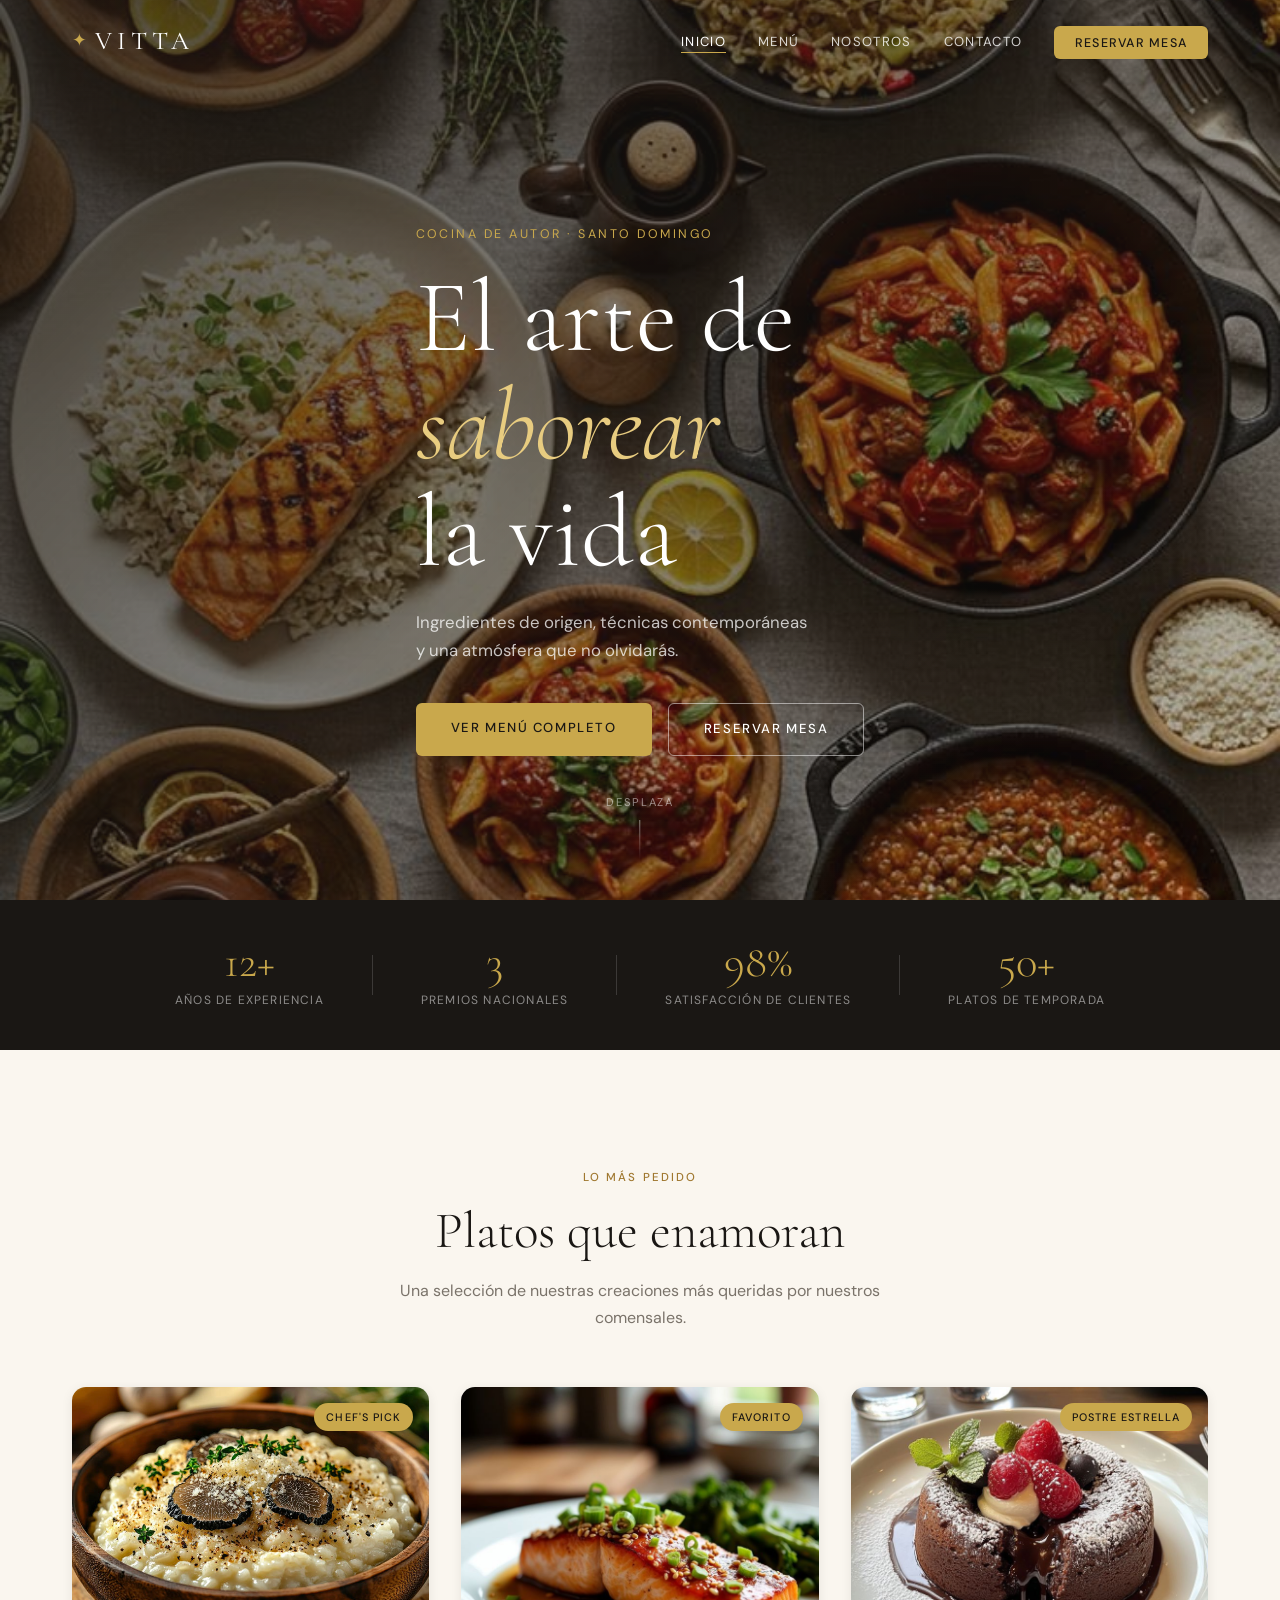
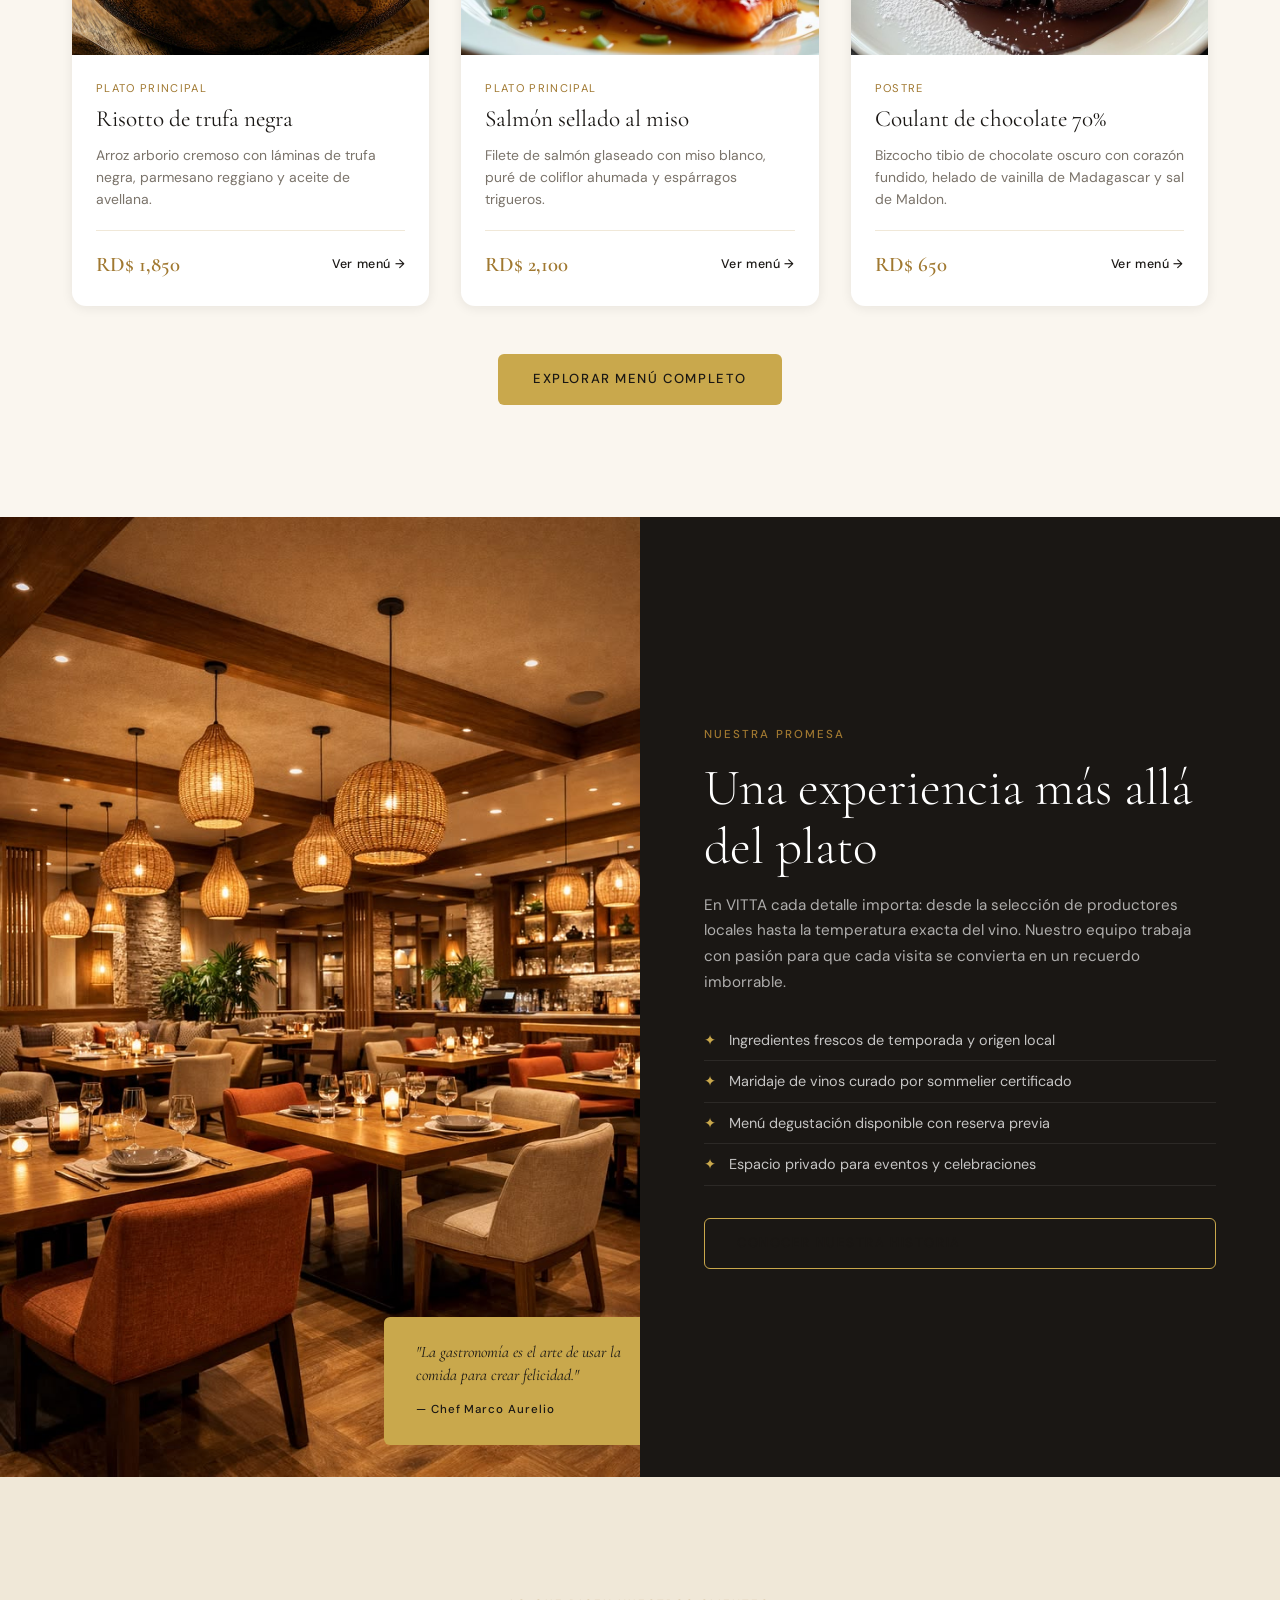
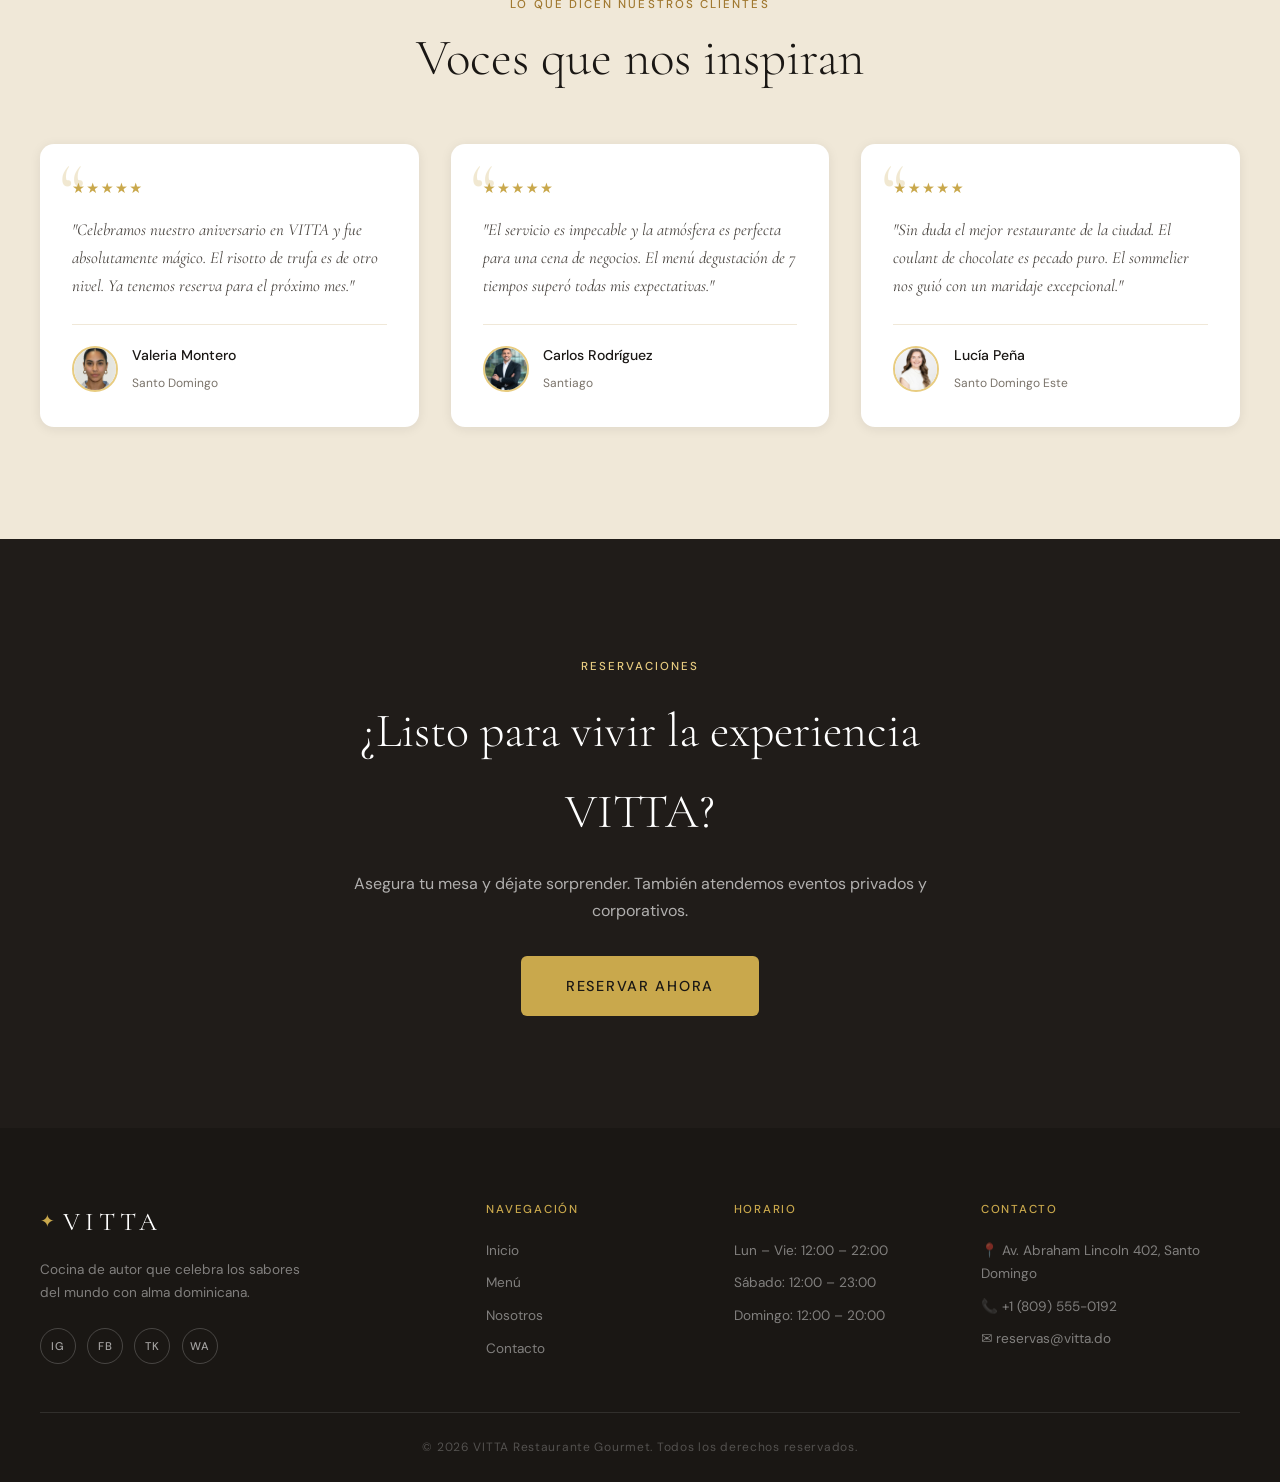
==== commit 4af17f95: "index.html" ====
--- a/index.html
+++ b/index.html
@@ -32,7 +32,7 @@
 
   <section class="hero" id="hero">
     <div class="hero-bg">
-      <img src="Imagenes/descarga.jpg" alt="Interior del restaurante Aurum" class="hero-img" />
+      <img src="descarga.jpg" alt="Interior del restaurante Aurum" class="hero-img" />
       <div class="hero-overlay"></div>
     </div>
     <div class="hero-content">
@@ -84,7 +84,7 @@
 
       <article class="dish-card reveal">
         <div class="dish-img-wrap">
-          <img src="Imagenes/Mushroom risotto with black truffle.jpg" alt="Risotto de trufa" class="dish-img" />
+          <img src="Mushroom risotto with black truffle.jpg" alt="Risotto de trufa" class="dish-img" />
           <span class="dish-badge">Chef's pick</span>
         </div>
         <div class="dish-info">
@@ -100,7 +100,7 @@
 
       <article class="dish-card reveal">
         <div class="dish-img-wrap">
-          <img src="Imagenes/Salmon.jpg" alt="Salmón sellado" class="dish-img" />
+          <img src="Salmon.jpg" alt="Salmón sellado" class="dish-img" />
           <span class="dish-badge">Favorito</span>
         </div>
         <div class="dish-info">
@@ -116,7 +116,7 @@
 
       <article class="dish-card reveal">
         <div class="dish-img-wrap">
-          <img src="Imagenes/descarga1.jpg" alt="Coulant de chocolate" class="dish-img" />
+          <img src="descarga1.jpg" alt="Coulant de chocolate" class="dish-img" />
           <span class="dish-badge">Postre estrella</span>
         </div>
         <div class="dish-info">
@@ -138,7 +138,7 @@
 
   <section class="experience">
     <div class="experience-img-col reveal">
-      <img src="Imagenes/descarga2.jpg" alt="Experiencia en Aurum" />
+      <img src="descarga2.jpg" alt="Experiencia en Aurum" />
       <div class="exp-accent-box">
         <p class="exp-accent-text">"La gastronomía es el arte de usar la comida para crear felicidad."</p>
         <span class="exp-accent-author">— Chef Marco Aurelio</span>
@@ -169,7 +169,7 @@
         <div class="stars">★★★★★</div>
         <p>"Celebramos nuestro aniversario en VITTA y fue absolutamente mágico. El risotto de trufa es de otro nivel. Ya tenemos reserva para el próximo mes."</p>
         <footer>
-          <img src="Imagenes/testimonio1.jpg" alt="Valeria M." />
+          <img src="testimonio1.jpg" alt="Valeria M." />
           <div>
             <strong>Valeria Montero</strong>
             <span>Santo Domingo</span>
@@ -181,7 +181,7 @@
         <div class="stars">★★★★★</div>
         <p>"El servicio es impecable y la atmósfera es perfecta para una cena de negocios. El menú degustación de 7 tiempos superó todas mis expectativas."</p>
         <footer>
-          <img src="Imagenes/testimonio2.jpg" alt="Carlos R." />
+          <img src="testimonio2.jpg" alt="Carlos R." />
           <div>
             <strong>Carlos Rodríguez</strong>
             <span>Santiago</span>
@@ -193,7 +193,7 @@
         <div class="stars">★★★★★</div>
         <p>"Sin duda el mejor restaurante de la ciudad. El coulant de chocolate es pecado puro. El sommelier nos guió con un maridaje excepcional."</p>
         <footer>
-          <img src="Imagenes/testimonio3.jpg" alt="Lucía P." />
+          <img src="testimonio3.jpg" alt="Lucía P." />
           <div>
             <strong>Lucía Peña</strong>
             <span>Santo Domingo Este</span>
